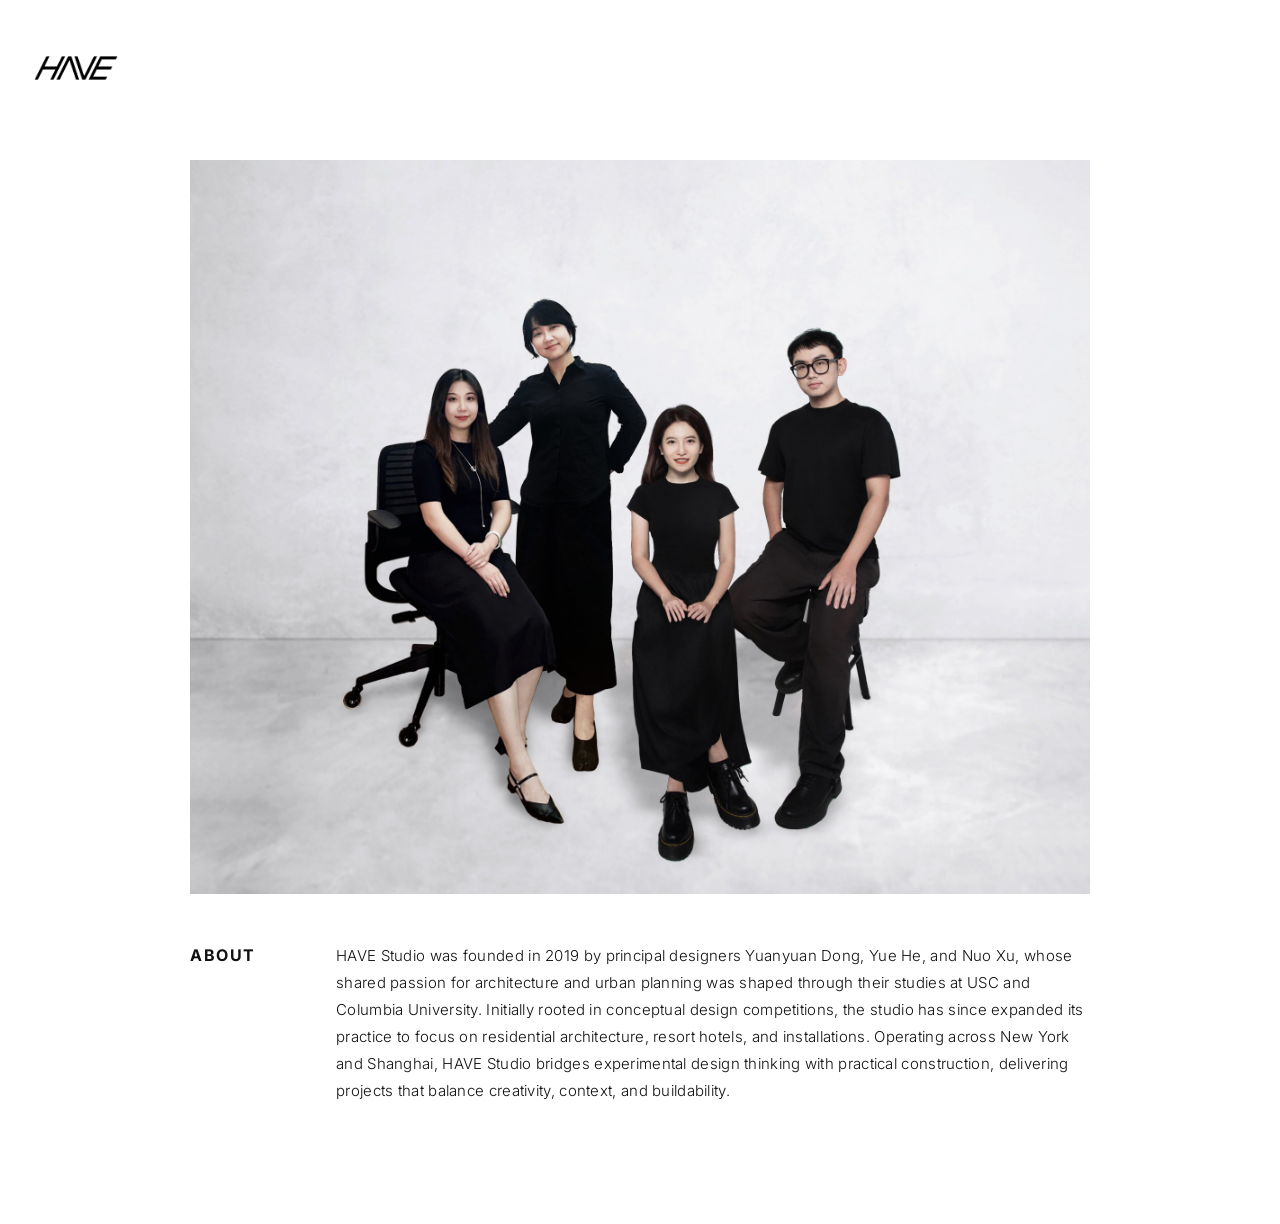
==== about.html @ 97651f95 "Add files via upload" ====
<!DOCTYPE html>
<html lang="en">
<head>
<meta charset="UTF-8">
<meta name="viewport" content="width=device-width, initial-scale=1.0">
<title>HAVE — About</title>
<link rel="preconnect" href="https://fonts.googleapis.com">
<link href="https://fonts.googleapis.com/css2?family=Inter:wght@300;400;700&display=swap" rel="stylesheet">
<style>
  * { margin:0; padding:0; box-sizing:border-box; }

  body {
    background: #fff;
    font-family: 'Inter', sans-serif;
    color: #111111;
    min-height: 100vh;
  }

  /* ── Logo + Nav ─────────────────────────────────────── */
  #logo-btn {
    position: fixed;
    top: 16px; left: 24px;
    width: 104px; height: 104px;
    cursor: pointer;
    z-index: 100;
  }
  #logo-btn img { width:100%; height:100%; object-fit:contain; display:block; }

  #top-bar {
    position: fixed;
    top: 0; left: 0; right: 0;
    height: 136px;
    background: transparent;
    display: flex;
    align-items: center;
    padding: 0 24px;
    z-index: 99;
    opacity: 0;
    pointer-events: none;
    transition: opacity 0.18s ease;
  }
  #top-bar.visible { opacity:1; pointer-events:all; }
  #top-bar .logo-space { width:104px; height:104px; margin-right:32px; flex-shrink:0; }
  #top-bar .logo-space img { width:100%; height:100%; object-fit:contain; }
  #nav-links {
    flex: 1;
    display: flex;
    justify-content: space-between;
    align-items: center;
    padding-right: 136px;
  }
  .nav-link {
    font-family: 'Inter', sans-serif;
    font-weight: 700;
    font-size: 24px;
    letter-spacing: 0.06em;
    text-transform: uppercase;
    color: #111111;
    text-decoration: none;
    transition: color 0.15s ease;
    background: none; border: none; outline: none;
  }
  .nav-link:hover, .nav-link.active { color: #00ff18; }

  /* ── Page content ───────────────────────────────────── */
  .about-wrap {
    padding: 160px 24px 120px;
    display: flex;
    flex-direction: column;
    align-items: center;
  }

  /* Photo */
  .about-photo-wrap {
    width: 100%;
    max-width: 900px;
  }

  .about-photo-wrap img {
    width: 100%;
    height: auto;
    display: block;
  }

  /* Text block */
  .about-text {
    width: 100%;
    max-width: 900px;
    margin-top: 48px;
    display: flex;
    gap: 80px;
    align-items: flex-start;
  }

  .about-label {
    font-family: 'Inter', sans-serif;
    font-weight: 700;
    font-size: 16px;
    letter-spacing: 0.1em;
    text-transform: uppercase;
    color: #111;
    white-space: nowrap;
    padding-top: 3px;
    min-width: 60px;
  }

  .about-body {
    font-family: 'Inter', sans-serif;
    font-weight: 300;
    font-size: 15px;
    line-height: 1.8;
    letter-spacing: 0.02em;
    color: #111111;
    flex: 1;
  }

  
  /* ── Custom green arrow cursor ─────────────────────────── */
  * { cursor: none !important; }
  #custom-cursor {
    position: fixed;
    top: 0; left: 0;
    pointer-events: none;
    z-index: 99999;
  }
</style>
</head>
<body>

<canvas id="custom-cursor"></canvas>

<!-- Logo button -->
<img id="logo-btn" src="[data-uri]" alt="HAVE" />

<!-- Top nav bar -->
<div id="top-bar">
  <div class="logo-space"><img src="[data-uri]" alt="HAVE" /></div>
  <div id="nav-links">
    <a class="nav-link" href="all-projects.html">ALL PROJECTS</a>
    <a class="nav-link active" href="about.html">ABOUT</a>
    <a class="nav-link" href="awards.html">AWARDS</a>
    <a class="nav-link" href="contact.html">CONTACT</a>
  </div>
</div>

<!-- Content -->
<div class="about-wrap">

  <div class="about-photo-wrap">
    <img src="[data-uri]" alt="HAVE Studio team" />
  </div>

  <div class="about-text">
    <div class="about-label">ABOUT</div>
    <p class="about-body">HAVE Studio was founded in 2019 by principal designers Yuanyuan Dong, Yue He, and Nuo Xu, whose shared passion for architecture and urban planning was shaped through their studies at USC and Columbia University. Initially rooted in conceptual design competitions, the studio has since expanded its practice to focus on residential architecture, resort hotels, and installations. Operating across New York and Shanghai, HAVE Studio bridges experimental design thinking with practical construction, delivering projects that balance creativity, context, and buildability.</p>
  </div>

</div>

<script>

  const logobtn = document.getElementById('logo-btn');
  const topbar  = document.getElementById('top-bar');
  let hideTimer = null;
  function showBar() { clearTimeout(hideTimer); topbar.classList.add('visible'); logobtn.style.opacity='0'; }
  function hideBar() { hideTimer = setTimeout(() => { topbar.classList.remove('visible'); logobtn.style.opacity='1'; }, 300); }
  logobtn.addEventListener('mouseenter', showBar);
  topbar.addEventListener('mouseenter', showBar);
  topbar.addEventListener('mouseleave', hideBar);
  document.querySelectorAll('.nav-link').forEach(link => {
    link.addEventListener('click', e => {
      document.querySelectorAll('.nav-link').forEach(l => l.classList.remove('active'));
      e.currentTarget.classList.add('active');
    });
  });

  // ── Green/Blue arrow cursor ────────────────────────────
  (function() {
    const canvas = document.getElementById('custom-cursor');
    const ctx = canvas.getContext('2d');
    const GREEN = '#00ff18';
    const BLUE  = '#0066ff';
    let mx = -200, my = -200;
    function resize() { canvas.width = window.innerWidth; canvas.height = window.innerHeight; }
    resize();
    window.addEventListener('resize', resize);
    document.addEventListener('mousemove', e => { mx = e.clientX; my = e.clientY; });
    function isOverGreen() {
      canvas.style.display = 'none';
      const el = document.elementFromPoint(mx, my);
      canvas.style.display = '';
      if (!el) return false;
      let node = el;
      for (let i = 0; i < 6 && node && node !== document.body; i++) {
        const style = getComputedStyle(node);
        for (const val of [style.backgroundColor, style.color]) {
          const m = val.match(/(\d+),\s*(\d+),\s*(\d+)/);
          if (m && +m[1] < 60 && +m[2] > 200 && +m[3] < 80) return true;
        }
        node = node.parentElement;
      }
      return false;
    }
    function drawCursor(x, y, color) {
      const S = 52;
      ctx.clearRect(0, 0, canvas.width, canvas.height);
      ctx.save();
      ctx.strokeStyle = color; ctx.lineWidth = 3;
      ctx.shadowColor = color; ctx.shadowBlur = 6;
      ctx.lineCap = 'square'; ctx.lineJoin = 'miter';
      ctx.beginPath(); ctx.moveTo(x, y); ctx.lineTo(x+S, y+S); ctx.stroke();
      ctx.beginPath(); ctx.moveTo(x+S, y); ctx.lineTo(x, y); ctx.lineTo(x, y+S); ctx.stroke();
      ctx.restore();
    }
    function loop() { drawCursor(mx, my, isOverGreen() ? BLUE : GREEN); requestAnimationFrame(loop); }
    loop();
  })();
</script>
</body>
</html>
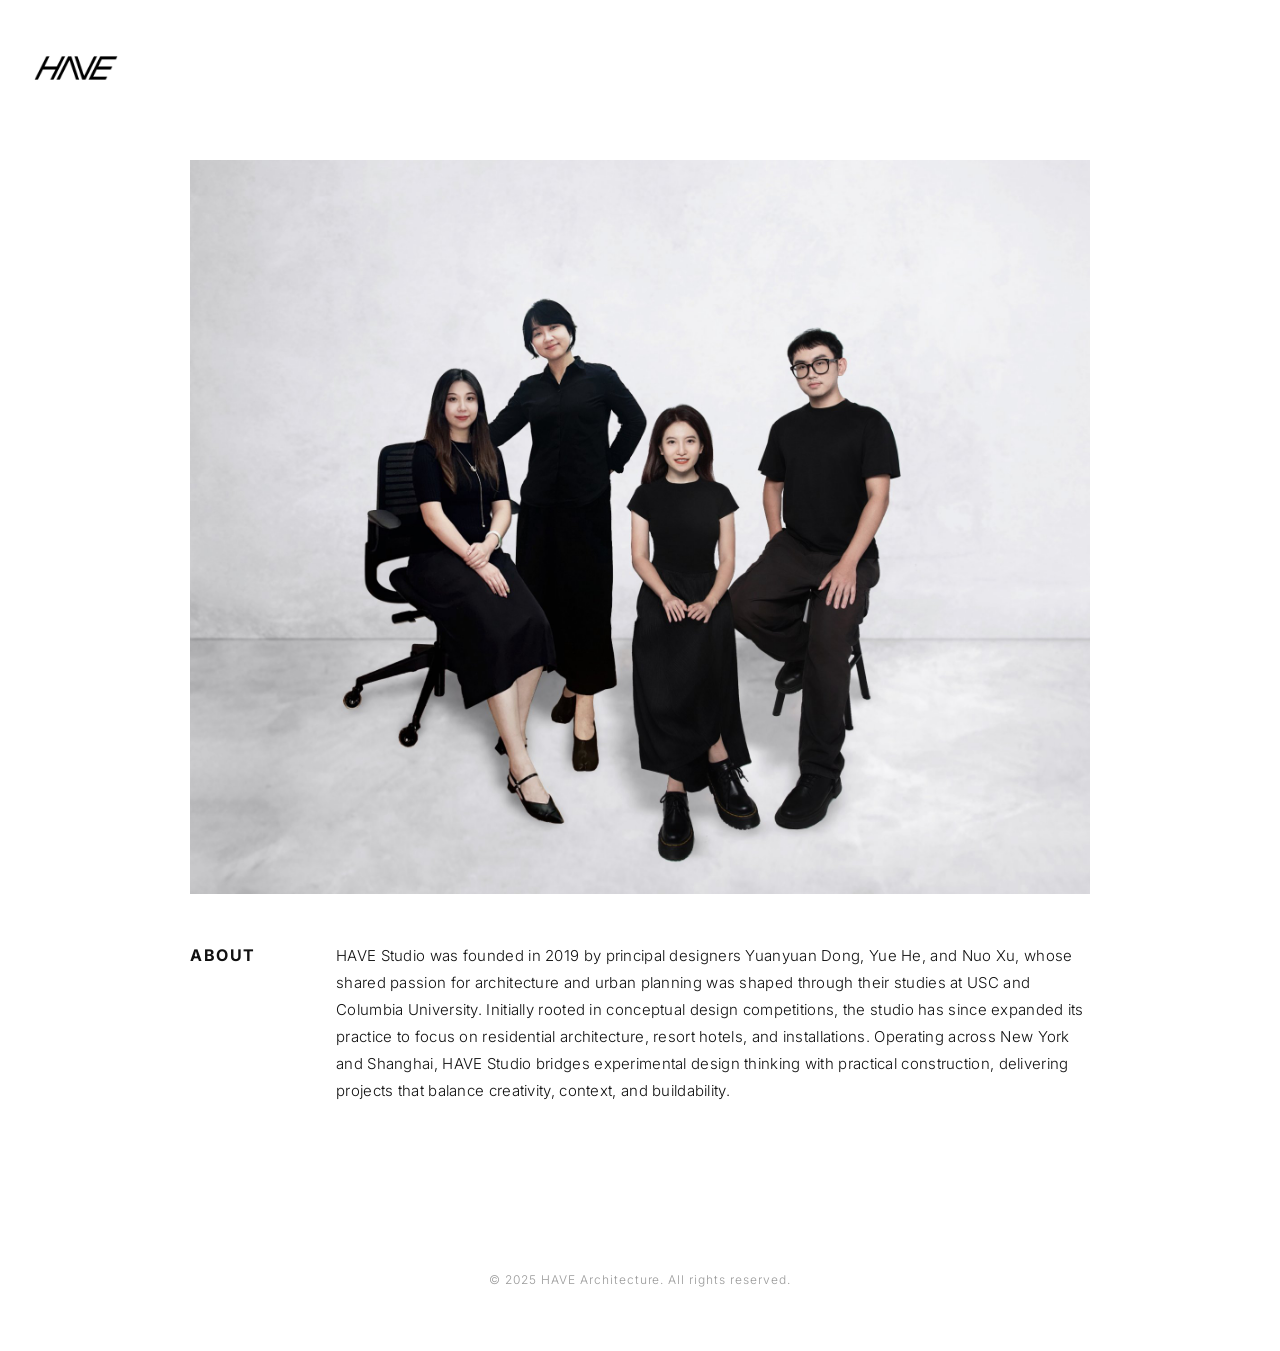
==== commit 828edf65: "Add files via upload" ====
--- a/about.html
+++ b/about.html
@@ -123,6 +123,16 @@
     pointer-events: none;
     z-index: 99999;
   }
+  /* ── Content Protection ─────────────────────────────── */
+  img, video {
+    -webkit-user-drag: none;
+    user-drag: none;
+    -webkit-user-select: none;
+    user-select: none;
+    pointer-events: none;
+  }
+  a, button, #logo-btn, #logo-btn img, #top-bar, #nav-links a { pointer-events: auto; }
+
 </style>
 </head>
 <body>
@@ -215,6 +225,29 @@
     function loop() { drawCursor(mx, my, isOverGreen() ? BLUE : GREEN); requestAnimationFrame(loop); }
     loop();
   })();
+
+  // ── Content Protection ───────────────────────────────
+  (function() {
+    document.addEventListener('contextmenu', e => e.preventDefault());
+    document.addEventListener('dragstart', e => {
+      if (e.target.tagName === 'IMG' || e.target.tagName === 'VIDEO') e.preventDefault();
+    });
+    document.addEventListener('keydown', e => {
+      if (
+        (e.ctrlKey && (e.key === 's' || e.key === 'u' || e.key === 'p')) ||
+        (e.ctrlKey && e.shiftKey && (e.key === 'i' || e.key === 'j' || e.key === 'c')) ||
+        e.key === 'F12'
+      ) { e.preventDefault(); }
+    });
+    document.addEventListener('selectstart', e => e.preventDefault());
+  })();
+
 </script>
+
+<!-- Copyright -->
+<div style="text-align:center; padding: 48px 8% 64px; font-family:'Inter',sans-serif; font-weight:300; font-size:12px; letter-spacing:0.08em; color:#999;">
+  © 2025 HAVE Architecture. All rights reserved.
+</div>
+
 </body>
 </html>
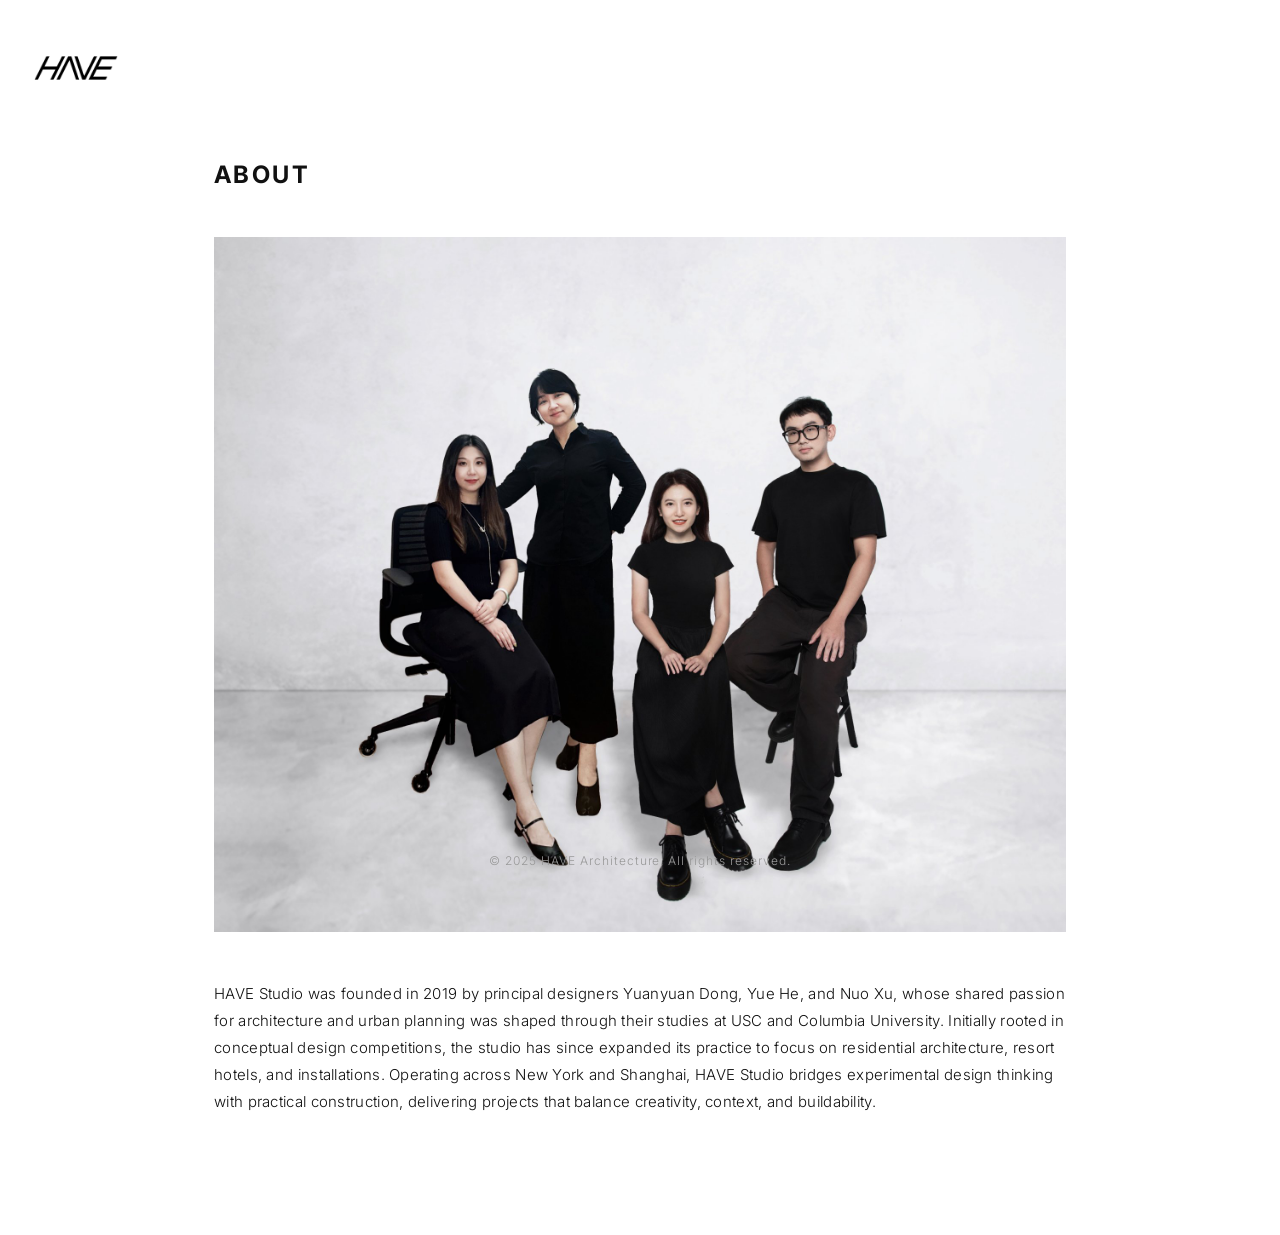
==== commit 75fc6f3c: "Add files via upload" ====
--- a/about.html
+++ b/about.html
@@ -65,9 +65,8 @@
   /* ── Page content ───────────────────────────────────── */
   .about-wrap {
     padding: 160px 24px 120px;
-    display: flex;
-    flex-direction: column;
-    align-items: center;
+    max-width: 900px;
+    margin: 0 auto;
   }
 
   /* Photo */
@@ -87,21 +86,17 @@
     width: 100%;
     max-width: 900px;
     margin-top: 48px;
-    display: flex;
-    gap: 80px;
-    align-items: flex-start;
-  }
-
-  .about-label {
+
+  }
+
+  .about-heading {
     font-family: 'Inter', sans-serif;
     font-weight: 700;
-    font-size: 16px;
+    font-size: 24px;
     letter-spacing: 0.1em;
     text-transform: uppercase;
     color: #111;
-    white-space: nowrap;
-    padding-top: 3px;
-    min-width: 60px;
+    margin-bottom: 48px;
   }
 
   .about-body {
@@ -156,13 +151,14 @@
 <!-- Content -->
 <div class="about-wrap">
 
+  <div class="about-heading">About</div>
+
   <div class="about-photo-wrap">
     <img src="[data-uri]" alt="HAVE Studio team" />
   </div>
 
   <div class="about-text">
-    <div class="about-label">ABOUT</div>
-    <p class="about-body">HAVE Studio was founded in 2019 by principal designers Yuanyuan Dong, Yue He, and Nuo Xu, whose shared passion for architecture and urban planning was shaped through their studies at USC and Columbia University. Initially rooted in conceptual design competitions, the studio has since expanded its practice to focus on residential architecture, resort hotels, and installations. Operating across New York and Shanghai, HAVE Studio bridges experimental design thinking with practical construction, delivering projects that balance creativity, context, and buildability.</p>
+<p class="about-body">HAVE Studio was founded in 2019 by principal designers Yuanyuan Dong, Yue He, and Nuo Xu, whose shared passion for architecture and urban planning was shaped through their studies at USC and Columbia University. Initially rooted in conceptual design competitions, the studio has since expanded its practice to focus on residential architecture, resort hotels, and installations. Operating across New York and Shanghai, HAVE Studio bridges experimental design thinking with practical construction, delivering projects that balance creativity, context, and buildability.</p>
   </div>
 
 </div>
@@ -245,9 +241,7 @@
 </script>
 
 <!-- Copyright -->
-<div style="text-align:center; padding: 48px 8% 64px; font-family:'Inter',sans-serif; font-weight:300; font-size:12px; letter-spacing:0.08em; color:#999;">
-  © 2025 HAVE Architecture. All rights reserved.
-</div>
+<div style="position:fixed;bottom:32px;left:0;right:0;text-align:center;font-family:'Inter',sans-serif;font-weight:300;font-size:12px;letter-spacing:0.08em;color:#999;pointer-events:none;">© 2025 HAVE Architecture. All rights reserved.</div>
 
 </body>
 </html>
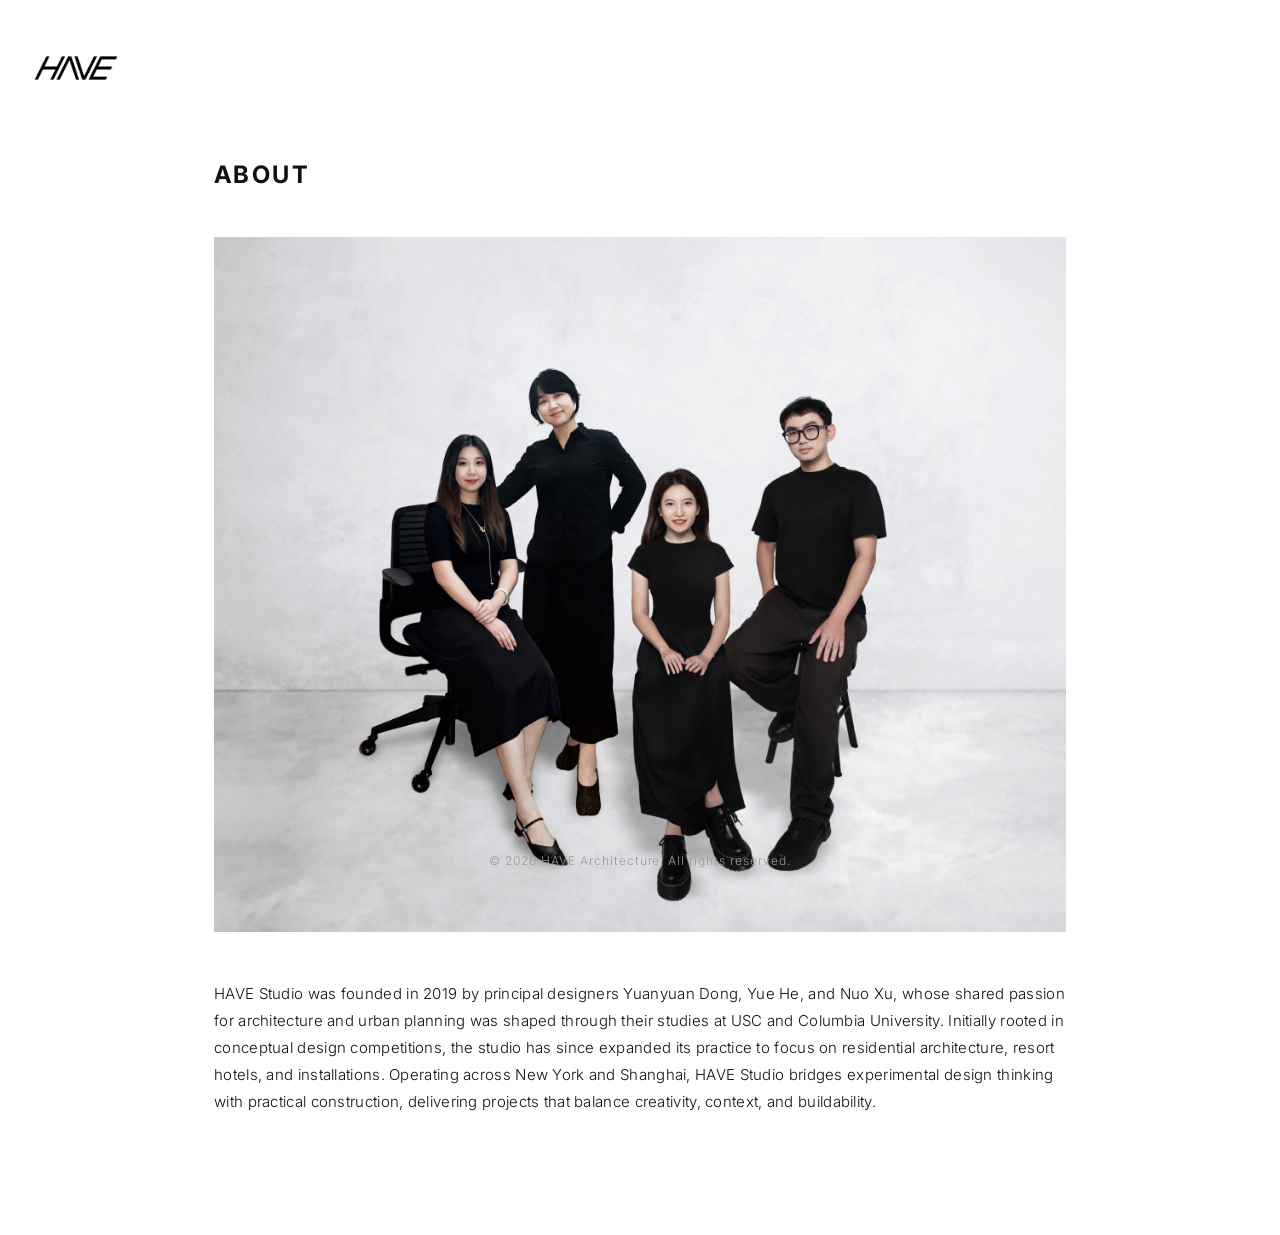
==== commit 3d6f8c5b: "Add files via upload" ====
--- a/about.html
+++ b/about.html
@@ -129,6 +129,7 @@
   a, button, #logo-btn, #logo-btn img, #top-bar, #nav-links a { pointer-events: auto; }
 
 </style>
+<link rel="stylesheet" href="/mobile.css">
 </head>
 <body>
 
@@ -222,26 +223,23 @@
     loop();
   })();
 
-  // ── Content Protection ───────────────────────────────
-  (function() {
-    document.addEventListener('contextmenu', e => e.preventDefault());
-    document.addEventListener('dragstart', e => {
-      if (e.target.tagName === 'IMG' || e.target.tagName === 'VIDEO') e.preventDefault();
-    });
-    document.addEventListener('keydown', e => {
-      if (
-        (e.ctrlKey && (e.key === 's' || e.key === 'u' || e.key === 'p')) ||
-        (e.ctrlKey && e.shiftKey && (e.key === 'i' || e.key === 'j' || e.key === 'c')) ||
-        e.key === 'F12'
-      ) { e.preventDefault(); }
-    });
-    document.addEventListener('selectstart', e => e.preventDefault());
-  })();
 
 </script>
+<script src="protect.js"></script>
 
 <!-- Copyright -->
-<div style="position:fixed;bottom:32px;left:0;right:0;text-align:center;font-family:'Inter',sans-serif;font-weight:300;font-size:12px;letter-spacing:0.08em;color:#999;pointer-events:none;">© 2025 HAVE Architecture. All rights reserved.</div>
-
+<div style="position:fixed;bottom:32px;left:0;right:0;text-align:center;font-family:'Inter',sans-serif;font-weight:300;font-size:12px;letter-spacing:0.08em;color:#999;pointer-events:none;">© 2026 HAVE Architecture. All rights reserved.</div>
+<!-- Mobile hamburger menu -->
+<button id="mobile-hamburger" onclick="document.getElementById('mobile-menu').classList.add('open')" style="display:none;position:fixed;top:16px;right:16px;z-index:9999;background:none;border:none;padding:8px;cursor:pointer;">
+  <svg width="28" height="28" viewBox="0 0 28 28" fill="none"><line x1="4" y1="8" x2="24" y2="8" stroke="#111" stroke-width="2"/><line x1="4" y1="14" x2="24" y2="14" stroke="#111" stroke-width="2"/><line x1="4" y1="20" x2="24" y2="20" stroke="#111" stroke-width="2"/></svg>
+</button>
+<div id="mobile-menu">
+  <button id="mobile-menu-close" onclick="this.parentElement.classList.remove('open')">×</button>
+  <a href="/home.html" onclick="this.parentElement.classList.remove('open')">HOME</a>
+  <a href="/all-projects.html" onclick="this.parentElement.classList.remove('open')">PROJECTS</a>
+  <a href="/about.html" onclick="this.parentElement.classList.remove('open')">ABOUT</a>
+  <a href="/awards.html" onclick="this.parentElement.classList.remove('open')">AWARDS</a>
+  <a href="/contact.html" onclick="this.parentElement.classList.remove('open')">CONTACT</a>
+</div>
 </body>
-</html>+</html>
--- a/mobile.css
+++ b/mobile.css
@@ -0,0 +1,499 @@
+/* ═══════════════════════════════════════════════════════
+   HAVE Architecture — Mobile Responsive Overrides
+   Only active at ≤ 768px. Desktop styles untouched.
+   ═══════════════════════════════════════════════════════ */
+
+/* Base: hide mobile-only elements on all screen sizes */
+#mobile-hamburger { display: none; }
+#mobile-menu { display: none; }
+
+@media (max-width: 768px) {
+
+  /* ── Custom cursor: disable on touch ──────────────── */
+  * { cursor: auto !important; }
+  #custom-cursor { display: none !important; }
+
+  /* ── Logo button ──────────────────────────────────── */
+  #logo-btn {
+    width: 56px !important;
+    height: 56px !important;
+    top: 12px !important;
+    left: 16px !important;
+    position: fixed !important;
+    opacity: 1 !important;
+    transition: transform 0.15s ease !important;
+  }
+  #logo-btn:active {
+    transform: scale(1.15) !important;
+  }
+  #logo-btn img {
+    width: 100% !important;
+    height: 100% !important;
+  }
+
+  /* ── Top bar: hide entirely on mobile (no hover nav) ── */
+  #top-bar {
+    display: none !important;
+  }
+
+  /* Hide desktop nav links, show hamburger */
+  .nav-link { display: none !important; }
+  #mobile-hamburger { display: flex !important; }
+
+  /* Mobile menu overlay */
+  #mobile-menu {
+    display: none;
+    position: fixed;
+    top: 0; left: 0; right: 0; bottom: 0;
+    background: rgba(255,255,255,0.85);
+    backdrop-filter: blur(8px);
+    -webkit-backdrop-filter: blur(8px);
+    z-index: 9998;
+    flex-direction: column;
+    align-items: center;
+    justify-content: center;
+    gap: 36px;
+  }
+  #mobile-menu.open { display: flex !important; }
+  #mobile-menu a {
+    font-family: 'Inter', sans-serif;
+    font-weight: 700;
+    font-size: 24px;
+    letter-spacing: 0.06em;
+    text-transform: uppercase;
+    color: #111;
+    text-decoration: none;
+  }
+  #mobile-menu a:active { color: #00ff18; }
+  #mobile-menu-close {
+    position: absolute;
+    top: 56px; right: 16px;
+    width: 44px; height: 44px;
+    font-size: 32px;
+    line-height: 44px;
+    text-align: center;
+    padding: 0;
+    background: none; border: none;
+    cursor: pointer; color: #111;
+    font-weight: 300;
+    z-index: 9999;
+  }
+
+  /* ── Copyright footer ─────────────────────────────── */
+  div[style*="position:fixed"][style*="bottom:32px"] {
+    bottom: 16px !important;
+    font-size: 10px !important;
+  }
+
+  /* ════════════════════════════════════════════════════
+     HOME PAGE
+     ════════════════════════════════════════════════════ */
+
+  /* Pixel grid */
+  .cell {
+    width: 5.5vw !important;
+    height: 5.5vw !important;
+  }
+  .letter { gap: 4px !important; }
+  .word { gap: 12px !important; }
+
+  /* Disable hover preview card */
+  #proj-preview { display: none !important; }
+
+  /* Scale project logos inside cells */
+  .cell img {
+    width: 65% !important;
+    height: 65% !important;
+  }
+
+  /* ════════════════════════════════════════════════════
+     ALL PROJECTS PAGE
+     ════════════════════════════════════════════════════ */
+  .projects-wrap {
+    padding: 80px 16px 48px !important;
+  }
+  .projects-grid {
+    flex-direction: column !important;
+    gap: 0 !important;
+  }
+  .proj-col {
+    width: 100% !important;
+  }
+  .proj-col:nth-child(2) {
+    margin-top: 0 !important;
+  }
+  .proj-card {
+    margin-bottom: 40px !important;
+    margin-top: 0 !important;
+  }
+  .proj-meta-logo {
+    width: 40px !important;
+    height: 40px !important;
+  }
+  .proj-name {
+    font-size: 13px !important;
+  }
+
+  /* On mobile: disable hover, enable tap-to-toggle video */
+  .proj-card:hover .proj-img { opacity: 1 !important; }
+  .proj-card:hover .proj-video { opacity: 0 !important; }
+  .proj-video { opacity: 0 !important; }
+  .proj-card.showing-video .proj-img { opacity: 0 !important; }
+  .proj-card.showing-video .proj-video { opacity: 1 !important; }
+
+  /* ════════════════════════════════════════════════════
+     PROJECT PAGES — HERO
+     ════════════════════════════════════════════════════ */
+  .hero {
+    height: 60vh !important;
+  }
+  .hero-title {
+    bottom: 24px !important;
+    left: 20px !important;
+    right: 20px !important;
+  }
+  .hero-title h1 {
+    font-size: 28px !important;
+  }
+  .hero-title .hero-location {
+    font-size: 13px !important;
+  }
+  .scroll-hint { display: none !important; }
+
+  /* ════════════════════════════════════════════════════
+     PROJECT PAGES — INTRO (sidebar → stacked)
+     ════════════════════════════════════════════════════ */
+  .intro {
+    grid-template-columns: 1fr !important;
+    gap: 32px !important;
+    padding: 32px 6% !important;
+  }
+  /* Info block comes first visually — 2 column grid */
+  .intro-info,
+  aside.intro-info {
+    order: -1 !important;
+    border-left: none !important;
+    border-bottom: 1px solid #e8e8e8 !important;
+    padding-left: 0 !important;
+    padding-bottom: 24px !important;
+    display: grid !important;
+    grid-template-columns: 1fr 1fr !important;
+    gap: 16px 32px !important;
+  }
+  /* Team and Awards span full width */
+  .intro-info .info-block:nth-child(n+6),
+  aside.intro-info .info-block:nth-child(n+6) {
+    grid-column: 1 / -1 !important;
+  }
+  .intro-description,
+  .intro-text {
+    font-size: 16px !important;
+  }
+
+  /* ════════════════════════════════════════════════════
+     PROJECT PAGES — CONTENT SECTIONS
+     ════════════════════════════════════════════════════ */
+  .content-section {
+    padding: 32px 6% !important;
+  }
+  .content-section h2 {
+    font-size: 18px !important;
+    margin-bottom: 20px !important;
+  }
+  .section-text,
+  .content-section p {
+    font-size: 14px !important;
+  }
+
+  /* Image grids → single column */
+  .img-grid-2 {
+    grid-template-columns: 1fr !important;
+    gap: 12px !important;
+  }
+  .img-row.col-2 {
+    grid-template-columns: 1fr !important;
+  }
+  .img-row.col-3 {
+    grid-template-columns: 1fr !important;
+  }
+
+  /* Back link */
+  .back-link {
+    padding: 24px 6% !important;
+    font-size: 12px !important;
+  }
+
+  /* ════════════════════════════════════════════════════
+     OVO — DIAGRAM GRID → stacked
+     ════════════════════════════════════════════════════ */
+  .diagram-grid {
+    flex-direction: column !important;
+    height: auto !important;
+    gap: 32px !important;
+    overflow: visible !important;
+  }
+  .diagram-grid .dg-col {
+    height: auto !important;
+    width: 100% !important;
+  }
+  .diagram-grid .dg-col.dg-left {
+    flex-direction: row !important;
+    gap: 16px !important;
+  }
+  .diagram-grid .dg-left .dg-cell {
+    height: auto !important;
+    flex: 1 !important;
+  }
+  .diagram-grid .dg-left .dg-cell img,
+  .diagram-grid .dg-mid img,
+  .diagram-grid .dg-right img {
+    width: 100% !important;
+    height: auto !important;
+    max-height: none !important;
+  }
+  .diagram-grid .dg-col.dg-right {
+    height: auto !important;
+    margin-left: 0 !important;
+  }
+
+  /* OVO axon scroll section */
+  #axon-scroll-section {
+    height: 200vh !important;
+  }
+
+  /* OVO plan image */
+  img[src*="OVO_PLAN"] {
+    width: 85% !important;
+    margin-left: auto !important;
+    margin-right: auto !important;
+  }
+
+  /* OVO bottom two images → stack + full width */
+  div[style*="display:flex"][style*="gap:40px"][style*="margin:80px 8%"] {
+    flex-direction: column !important;
+    gap: 16px !important;
+  }
+  #two-imgs img {
+    width: 100% !important;
+    height: auto !important;
+  }
+
+  /* ════════════════════════════════════════════════════
+     ENCIRCLE — special layouts
+     ════════════════════════════════════════════════════ */
+
+  /* Scroll section */
+  #scroll-section {
+    height: 200vh !important;
+  }
+
+  /* Overlay images inside scroll section */
+  #img-overlay {
+    flex-direction: column !important;
+    gap: 12px !important;
+    padding: 12px !important;
+  }
+  #img-overlay img {
+    width: 100% !important;
+    height: auto !important;
+  }
+
+  /* Plan slideshow → wider on mobile */
+  #plan-slideshow {
+    width: 85% !important;
+  }
+
+  /* Section image → wider, remove offset */
+  div[style*="width:68%"][style*="left:-100px"] {
+    width: 90% !important;
+    left: 0 !important;
+  }
+
+  /* Three-column renders → stack */
+  div[style*="display:flex"][style*="gap:16px"][style*="margin:40px 8%"] {
+    flex-direction: column !important;
+    gap: 12px !important;
+  }
+  div[style*="display:flex"][style*="gap:16px"][style*="margin:40px 8%"] > div {
+    flex: none !important;
+    width: 100% !important;
+  }
+
+  /* ════════════════════════════════════════════════════
+     GATHERING STARS — carousel/slider
+     ════════════════════════════════════════════════════ */
+
+  /* Slider wrapper → less padding */
+  #gs-slider-wrap {
+    padding: 0 4% !important;
+  }
+
+  /* Arrows smaller */
+  #gs-arrow-prev, #gs-arrow-next {
+    width: 44px !important;
+  }
+  #gs-arrow-prev svg, #gs-arrow-next svg {
+    width: 28px !important;
+    height: 28px !important;
+  }
+
+  /* Indicators smaller */
+  #gs-slider-wrap div[style*="gap:10px"] {
+    gap: 6px !important;
+  }
+
+  /* ════════════════════════════════════════════════════
+     AURA VILLA — sliders
+     ════════════════════════════════════════════════════ */
+
+  /* Portrait slider → full width, auto height */
+  #slide-wrap {
+    width: 100% !important;
+  }
+  .slide-img {
+    width: 100% !important;
+    height: auto !important;
+  }
+
+  /* Panorama full-width image */
+  img[src*="AV_02_PANORAMA"] {
+    width: 100% !important;
+  }
+
+  /* Body text between images → match overview text size */
+  .project-text {
+    font-size: 16px !important;
+  }
+
+  /* Autoplay sliders → same spacing as other images */
+  div[style*="margin:80px 16%"],
+  div[style*="margin:40px 16%"],
+  div[style*="margin: 80px 16%"],
+  div[style*="margin: 40px 16%"] {
+    margin-left: 4% !important;
+    margin-right: 4% !important;
+  }
+
+  /* Autoplay slide images → fill width, uniform height via aspect ratio */
+  .aslide img, .aslide2 img {
+    width: 100% !important;
+    height: auto !important;
+    object-fit: contain !important;
+  }
+  /* Lock slider containers to consistent aspect ratio on mobile */
+  #auto-wrap, #auto-wrap-2 {
+    padding-top: 66% !important;
+    background: transparent !important;
+  }
+  .aslide, .aslide2 {
+    display: flex !important;
+    align-items: center !important;
+    justify-content: center !important;
+  }
+
+  /* Plan + Facade Detail → stack vertically, full width */
+  img[src*="AV_12_PLAN"],
+  img[src*="AV_11_FACADE"] {
+    height: auto !important;
+    width: 100% !important;
+  }
+  /* Stack the flex container holding plan+facade */
+  .content-wrap div[style*="display:flex"][style*="gap:40px"][style*="justify-content:center"] {
+    flex-direction: column !important;
+    gap: 16px !important;
+    align-items: stretch !important;
+  }
+
+  /* ════════════════════════════════════════════════════
+     ABOUT PAGE
+     ════════════════════════════════════════════════════ */
+  .about-wrap {
+    padding: 80px 20px 80px !important;
+  }
+  .about-heading {
+    font-size: 18px !important;
+    margin-bottom: 24px !important;
+  }
+  .about-body {
+    font-size: 14px !important;
+  }
+  .about-text {
+    margin-top: 24px !important;
+  }
+
+  /* ════════════════════════════════════════════════════
+     AWARDS PAGE
+     ════════════════════════════════════════════════════ */
+  .awards-wrap {
+    padding: 80px 20px 80px !important;
+  }
+  .awards-heading {
+    font-size: 18px !important;
+    margin-bottom: 24px !important;
+  }
+  .award-row {
+    grid-template-columns: 1fr !important;
+    gap: 4px !important;
+    margin-bottom: 28px !important;
+  }
+  .award-year {
+    font-size: 13px !important;
+  }
+  .award-name, .award-project, .award-link {
+    font-size: 13px !important;
+  }
+
+  /* ════════════════════════════════════════════════════
+     CONTACT PAGE
+     ════════════════════════════════════════════════════ */
+  .contact-wrap {
+    padding: 0 20px !important;
+  }
+  .contact-heading-wrap {
+    position: relative !important;
+    top: auto !important;
+    transform: none !important;
+    padding-top: 80px !important;
+  }
+  .contact-content {
+    position: relative !important;
+    top: auto !important;
+    transform: none !important;
+    padding-bottom: 80px !important;
+  }
+  .contact-heading {
+    font-size: 18px !important;
+    margin-bottom: 16px !important;
+  }
+  .contact-row {
+    margin-bottom: 24px !important;
+  }
+
+  /* ════════════════════════════════════════════════════
+     GENERAL — inline style overrides for all pages
+     ════════════════════════════════════════════════════ */
+
+  /* Any flex row with 8% margin → tighter on mobile */
+  div[style*="margin:80px 8%"],
+  div[style*="margin: 80px 8%"] {
+    margin-left: 4% !important;
+    margin-right: 4% !important;
+    margin-top: 40px !important;
+  }
+  div[style*="margin:40px 8%"],
+  div[style*="margin: 40px 8%"] {
+    margin-left: 4% !important;
+    margin-right: 4% !important;
+    margin-top: 24px !important;
+  }
+  div[style*="margin:0 8%"] {
+    margin-left: 4% !important;
+    margin-right: 4% !important;
+  }
+
+  /* Videos */
+  div[style*="margin:80px 8%"] video,
+  div[style*="margin: 80px 8%"] video {
+    width: 100% !important;
+  }
+}
